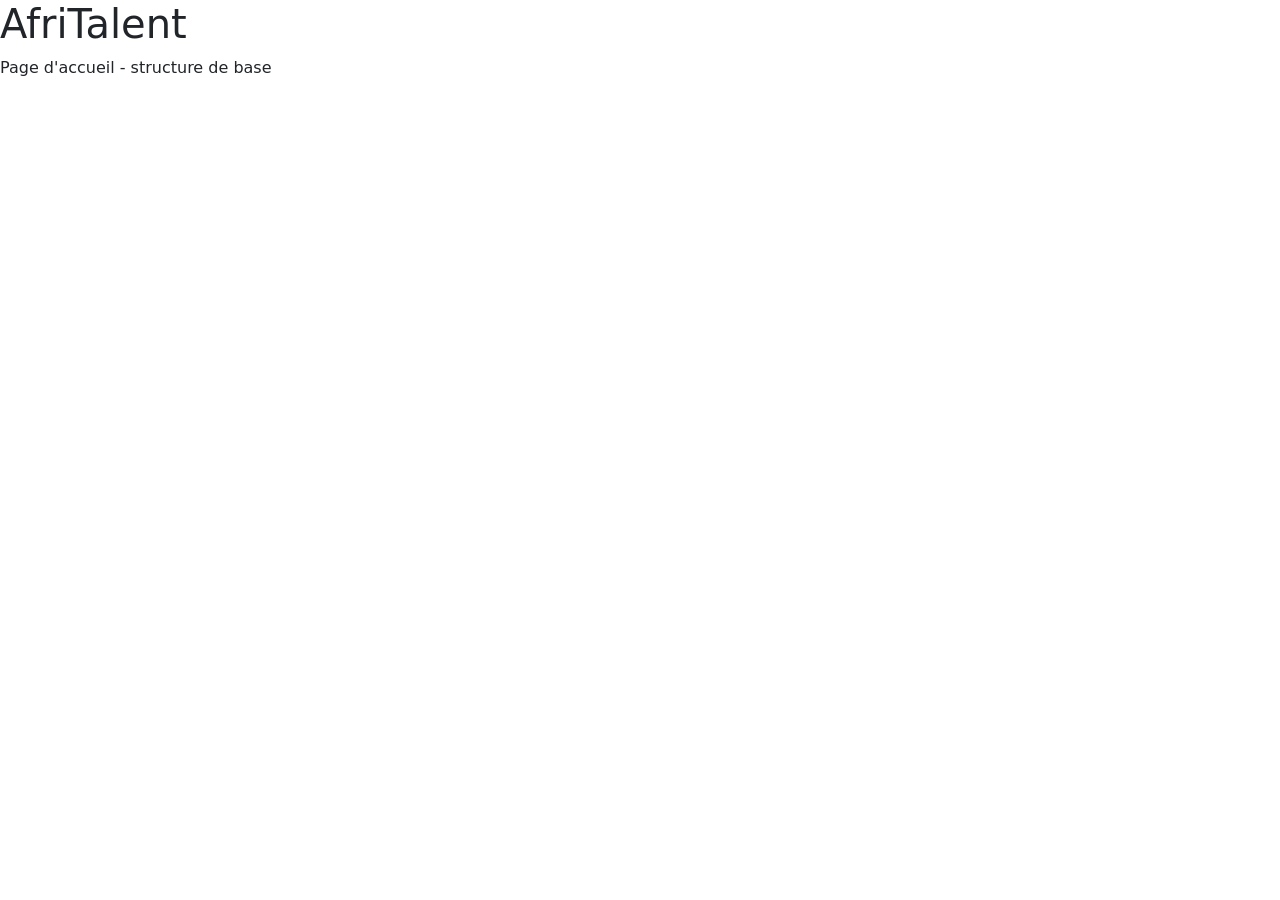
==== index.html @ d7d46dab "Init : création du dépôt, arborescence des fichiers et structure HTML de base" ====
<!DOCTYPE html>
<html lang="fr">
<head>
    <meta charset="UTF-8">
    <meta name="viewport" content="width=device-width, initial-scale=1.0">
    <title>AfriTalent - Accueil</title>
    <!-- Bootstrap 5 CSS -->
    <link href="https://cdn.jsdelivr.net/npm/bootstrap@5.3.0/dist/css/bootstrap.min.css" rel="stylesheet">
    <!-- Feuille de style personnalisée (vide pour l'instant) -->
    <link rel="stylesheet" href="css/style.css">
</head>
<body>
    <h1>AfriTalent</h1>
    <p>Page d'accueil - structure de base</p>

    <!-- Bootstrap JS (optionnel) -->
    <script src="https://cdn.jsdelivr.net/npm/bootstrap@5.3.0/dist/js/bootstrap.bundle.min.js"></script>
    <script src="js/main.js"></script>
</body>
</html>
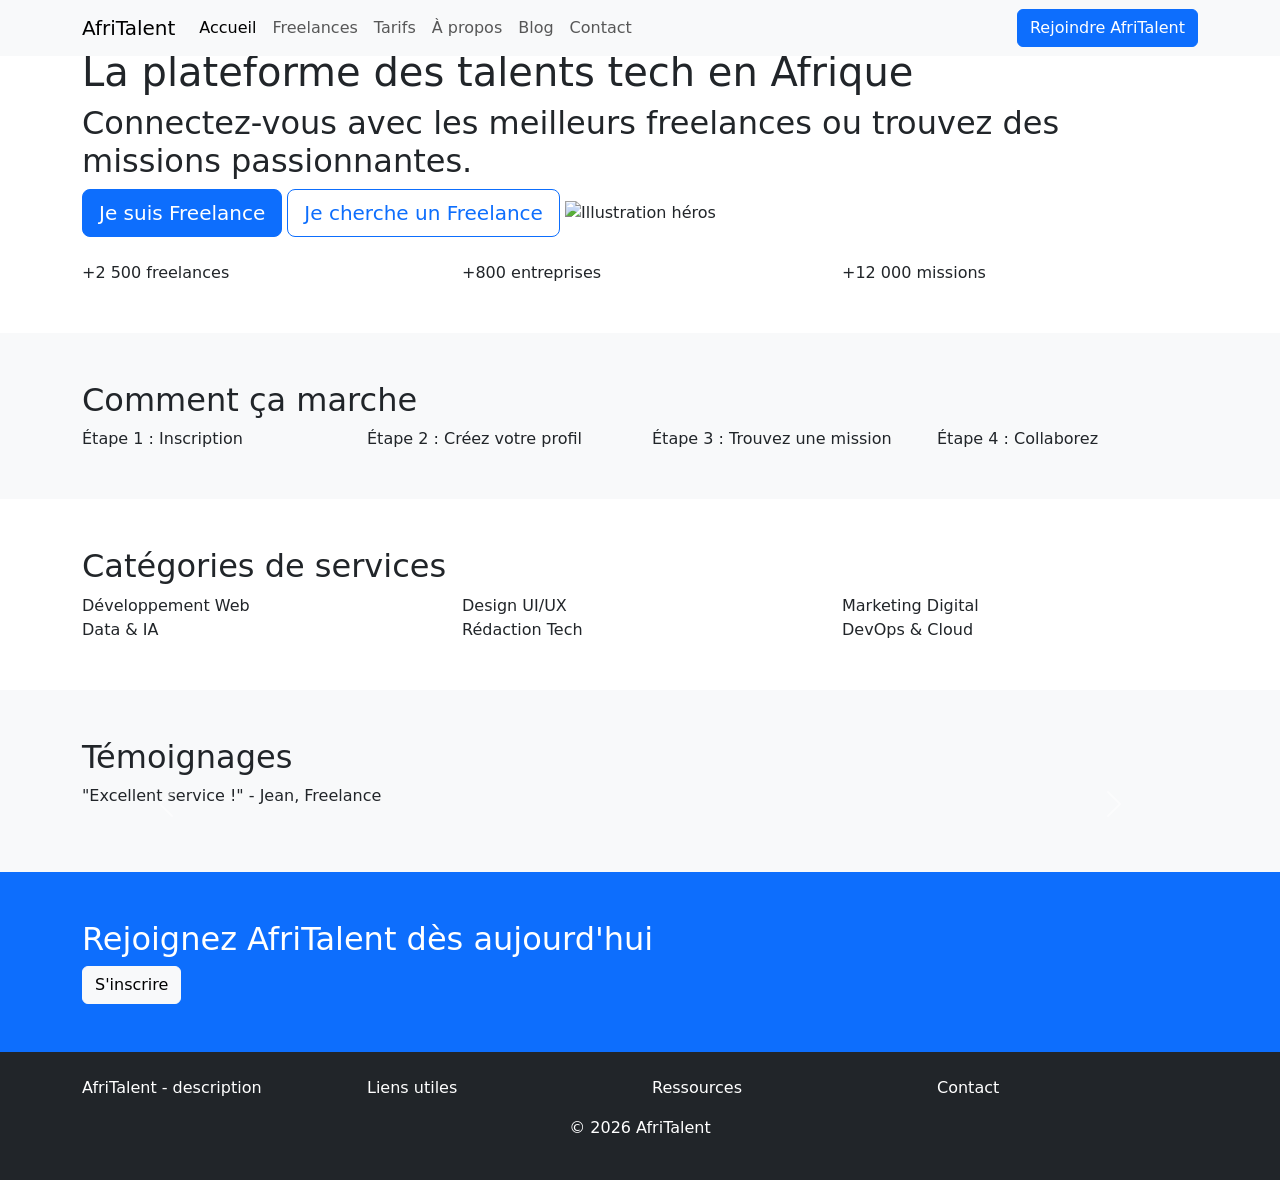
==== commit dfe5ffc3: "HTML : structure complète des 5 pages avec sections et contenu texte" ====
--- a/index.html
+++ b/index.html
@@ -10,11 +10,126 @@
     <link rel="stylesheet" href="css/style.css">
 </head>
 <body>
-    <h1>AfriTalent</h1>
-    <p>Page d'accueil - structure de base</p>
 
-    <!-- Bootstrap JS (optionnel) -->
-    <script src="https://cdn.jsdelivr.net/npm/bootstrap@5.3.0/dist/js/bootstrap.bundle.min.js"></script>
-    <script src="js/main.js"></script>
+
+<!-- NAVBAR -->
+<nav class="navbar navbar-expand-lg bg-body-tertiary fixed-top">
+    <div class="container">
+        <a class="navbar-brand" href="index.html">AfriTalent</a>
+        <button class="navbar-toggler" type="button" data-bs-toggle="collapse" data-bs-target="#navbarNav">
+            <span class="navbar-toggler-icon"></span>
+        </button>
+        <div class="collapse navbar-collapse" id="navbarNav">
+            <ul class="navbar-nav me-auto mb-2 mb-lg-0">
+                <li class="nav-item"><a class="nav-link active" href="index.html">Accueil</a></li>
+                <li class="nav-item"><a class="nav-link" href="freelances.html">Freelances</a></li>
+                <li class="nav-item"><a class="nav-link" href="tarifs.html">Tarifs</a></li>
+                <li class="nav-item"><a class="nav-link" href="about.html">À propos</a></li>
+                <li class="nav-item"><a class="nav-link" href="#blog">Blog</a></li>
+                <li class="nav-item"><a class="nav-link" href="contact.html">Contact</a></li>
+            </ul>
+            <a href="#" class="btn btn-primary">Rejoindre AfriTalent</a>
+        </div>
+    </div>
+</nav>
+
+<!-- MAIN -->
+<main>
+    <!-- Hero -->
+    <section id="hero" class="py-5">
+        <div class="container">
+            <h1>La plateforme des talents tech en Afrique</h1>
+            <h2>Connectez-vous avec les meilleurs freelances ou trouvez des missions passionnantes.</h2>
+            <a href="#" class="btn btn-lg btn-primary">Je suis Freelance</a>
+            <a href="#" class="btn btn-lg btn-outline-primary">Je cherche un Freelance</a>
+            <!-- Image d'illustration -->
+            <img src="https://via.placeholder.com/600x400" alt="Illustration héros" class="img-fluid">
+            <!-- Statistiques (texte statique) -->
+            <div class="row mt-4">
+                <div class="col">+2 500 freelances</div>
+                <div class="col">+800 entreprises</div>
+                <div class="col">+12 000 missions</div>
+            </div>
+        </div>
+    </section>
+
+    <!-- Comment ça marche -->
+    <section id="how-it-works" class="py-5 bg-light">
+        <div class="container">
+            <h2>Comment ça marche</h2>
+            <div class="row">
+                <div class="col-md-3">Étape 1 : Inscription</div>
+                <div class="col-md-3">Étape 2 : Créez votre profil</div>
+                <div class="col-md-3">Étape 3 : Trouvez une mission</div>
+                <div class="col-md-3">Étape 4 : Collaborez</div>
+            </div>
+        </div>
+    </section>
+
+    <!-- Catégories -->
+    <section id="categories" class="py-5">
+        <div class="container">
+            <h2>Catégories de services</h2>
+            <div class="row">
+                <div class="col-md-4">Développement Web</div>
+                <div class="col-md-4">Design UI/UX</div>
+                <div class="col-md-4">Marketing Digital</div>
+                <div class="col-md-4">Data & IA</div>
+                <div class="col-md-4">Rédaction Tech</div>
+                <div class="col-md-4">DevOps & Cloud</div>
+            </div>
+        </div>
+    </section>
+
+    <!-- Témoignages (carousel Bootstrap) -->
+    <section id="testimonials" class="py-5 bg-light">
+        <div class="container">
+            <h2>Témoignages</h2>
+            <div id="carouselTestimonials" class="carousel slide" data-bs-ride="carousel">
+                <div class="carousel-inner">
+                    <div class="carousel-item active">
+                        <p>"Excellent service !" - Jean, Freelance</p>
+                    </div>
+                    <div class="carousel-item">
+                        <p>"J'ai trouvé le développeur parfait." - Marie, Entreprise</p>
+                    </div>
+                    <div class="carousel-item">
+                        <p>"Plateforme très intuitive." - Paul, Freelance</p>
+                    </div>
+                </div>
+                <button class="carousel-control-prev" type="button" data-bs-target="#carouselTestimonials" data-bs-slide="prev">
+                    <span class="carousel-control-prev-icon"></span>
+                </button>
+                <button class="carousel-control-next" type="button" data-bs-target="#carouselTestimonials" data-bs-slide="next">
+                    <span class="carousel-control-next-icon"></span>
+                </button>
+            </div>
+        </div>
+    </section>
+
+    <!-- CTA -->
+    <section id="cta" class="py-5 text-white bg-primary">
+        <div class="container">
+            <h2>Rejoignez AfriTalent dès aujourd'hui</h2>
+            <a href="#" class="btn btn-light">S'inscrire</a>
+        </div>
+    </section>
+</main>
+
+<!-- FOOTER -->
+<footer class="py-4 bg-dark text-white">
+    <div class="container">
+        <div class="row">
+            <div class="col-md-3">AfriTalent - description</div>
+            <div class="col-md-3">Liens utiles</div>
+            <div class="col-md-3">Ressources</div>
+            <div class="col-md-3">Contact</div>
+        </div>
+        <p class="text-center mt-3">&copy; 2026 AfriTalent</p>
+    </div>
+</footer>
+
+<script src="https://cdn.jsdelivr.net/npm/bootstrap@5.3.0/dist/js/bootstrap.bundle.min.js"></script>
+<script src="js/main.js"></script>
 </body>
 </html>
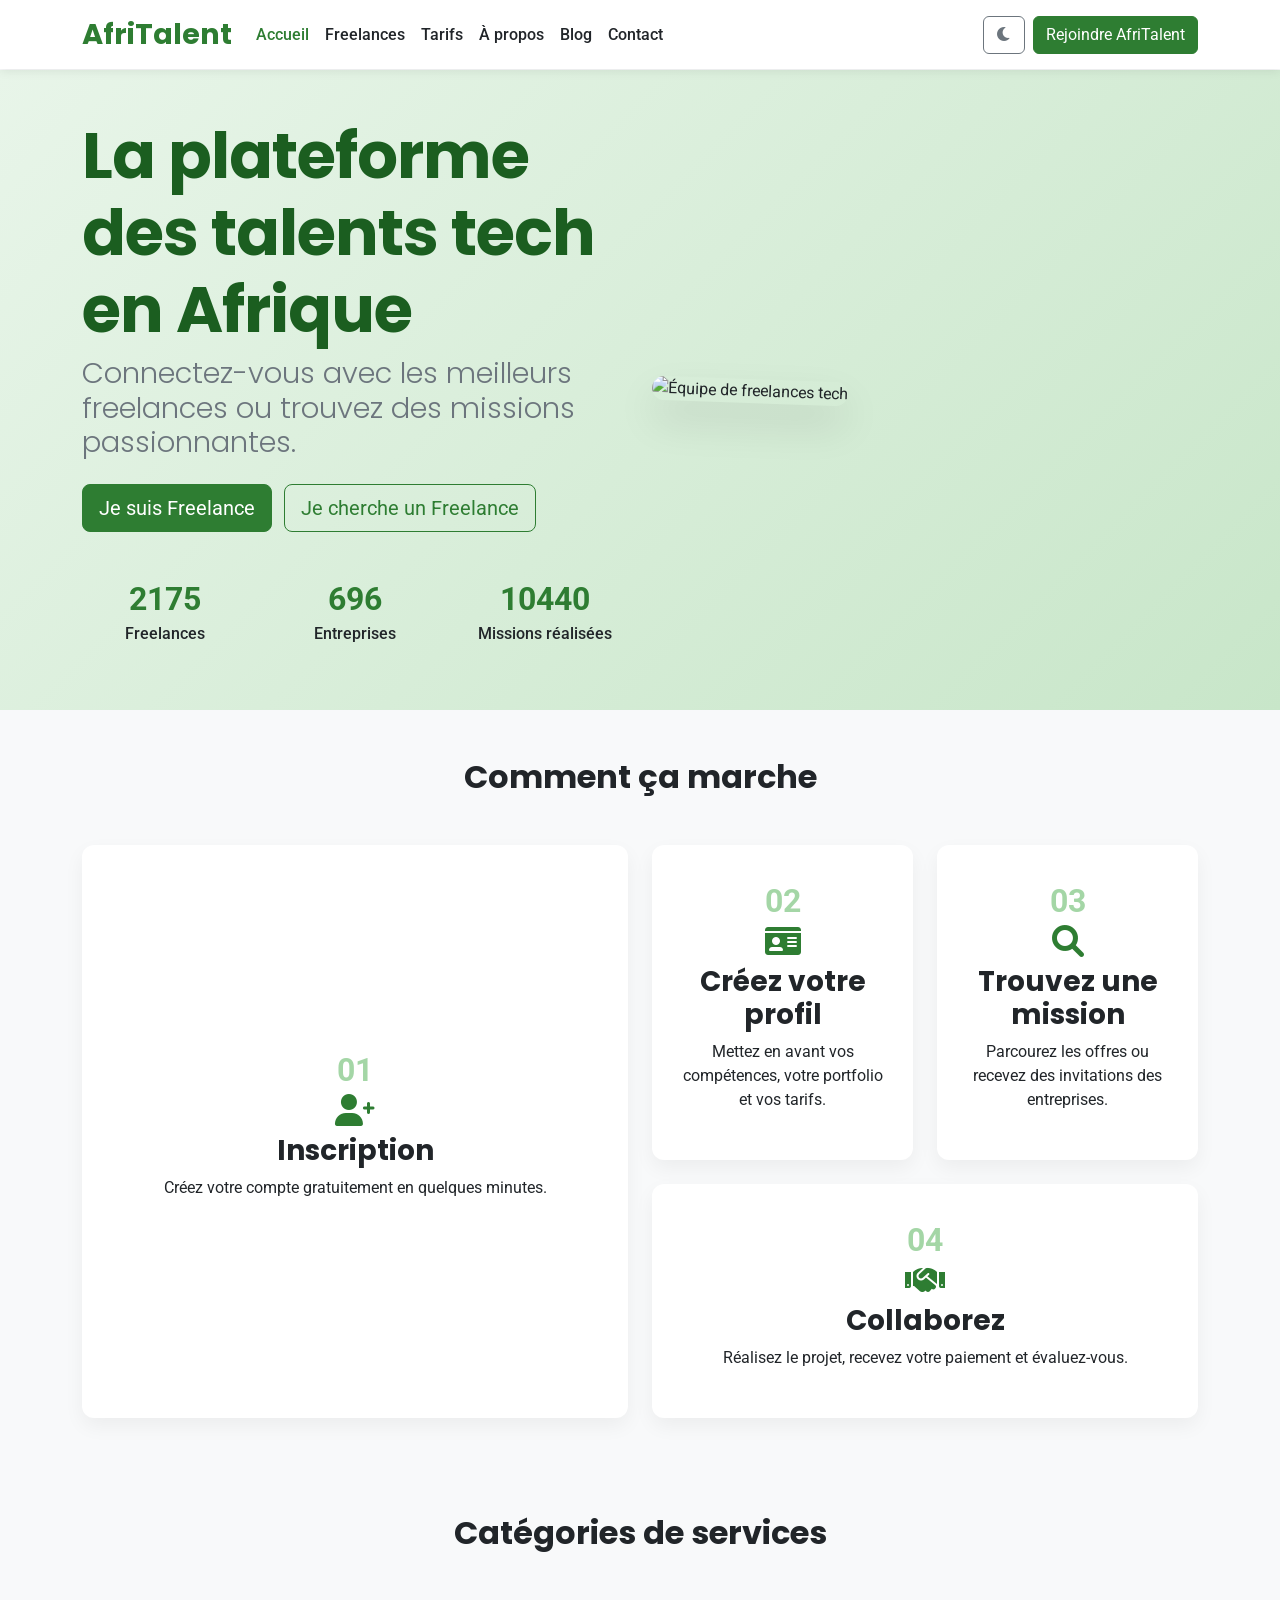
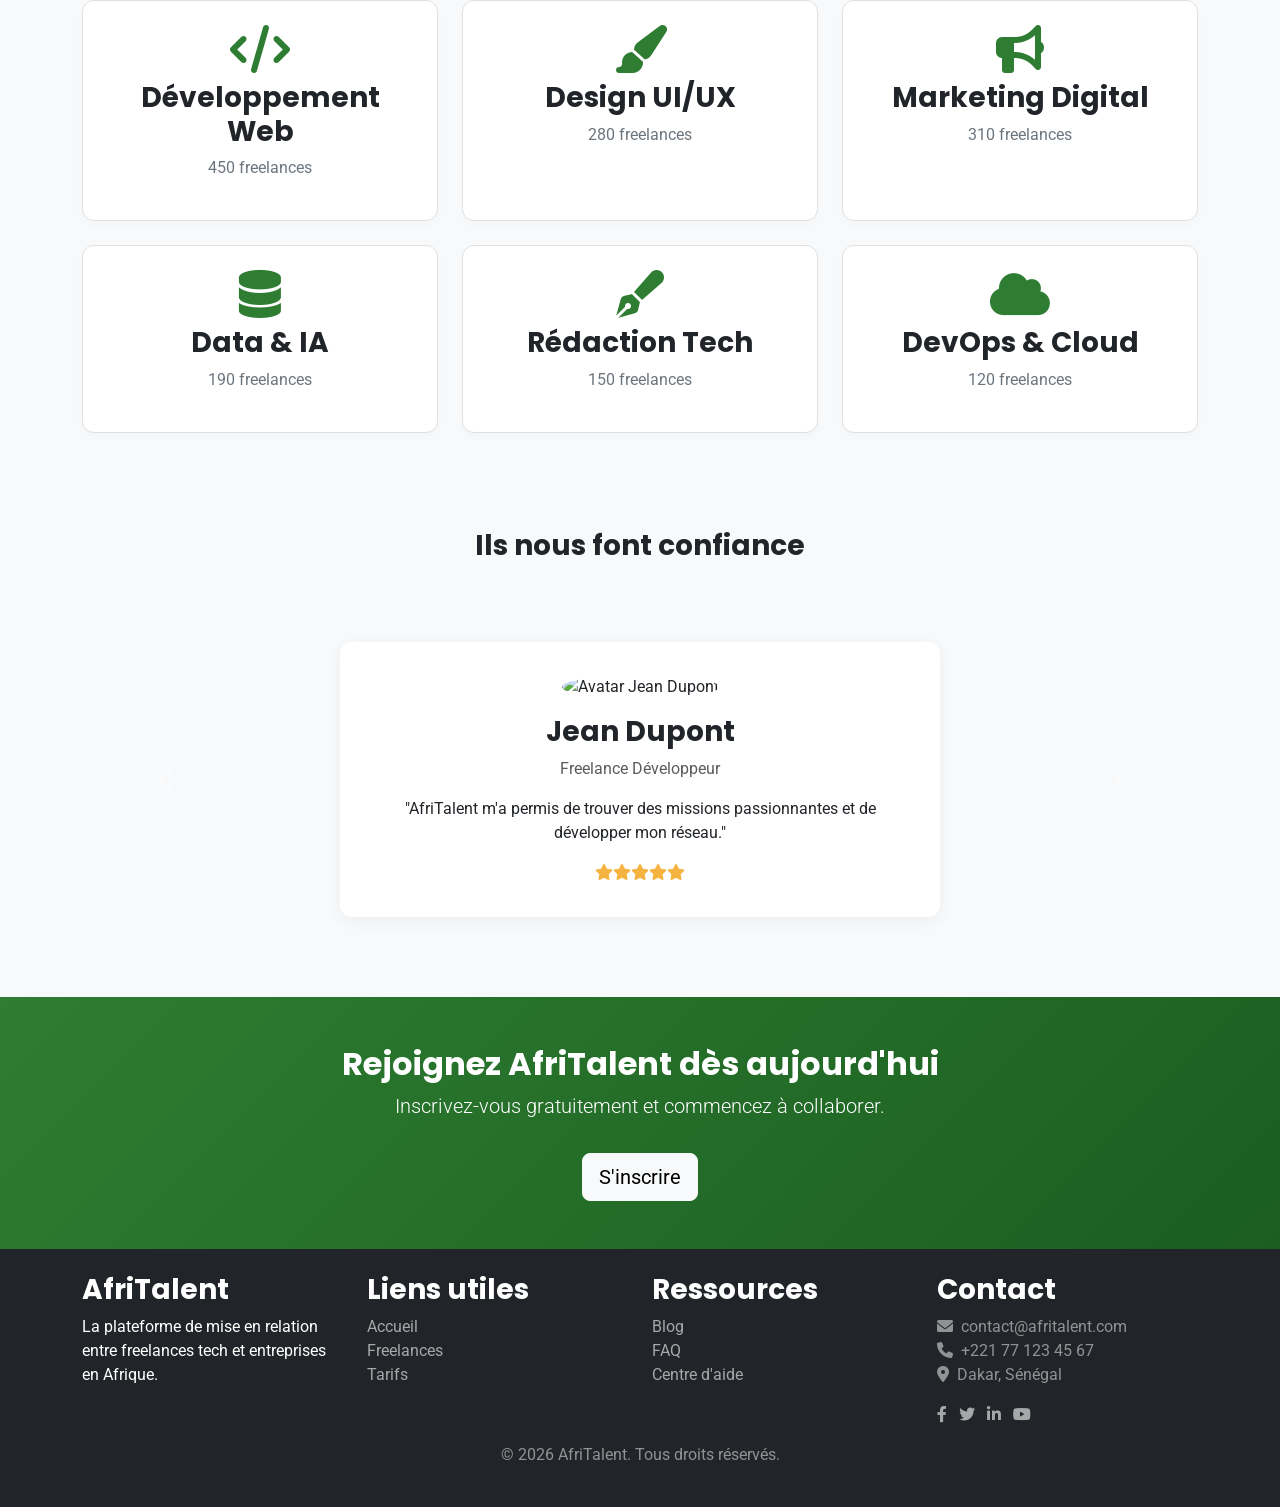
==== commit 8f4ac4c2: "Finalisation : corrections responsive, optimisation du code et commentaires" ====
--- a/index.html
+++ b/index.html
@@ -1,135 +1,280 @@
 <!DOCTYPE html>
-<html lang="fr">
+<html lang="fr" data-bs-theme="light">
 <head>
     <meta charset="UTF-8">
     <meta name="viewport" content="width=device-width, initial-scale=1.0">
     <title>AfriTalent - Accueil</title>
     <!-- Bootstrap 5 CSS -->
     <link href="https://cdn.jsdelivr.net/npm/bootstrap@5.3.0/dist/css/bootstrap.min.css" rel="stylesheet">
-    <!-- Feuille de style personnalisée (vide pour l'instant) -->
+    <!-- Font Awesome 6 -->
+    <link rel="stylesheet" href="https://cdnjs.cloudflare.com/ajax/libs/font-awesome/6.0.0-beta3/css/all.min.css">
+    <!-- Google Fonts -->
+    <link href="https://fonts.googleapis.com/css2?family=Poppins:wght@400;600;700&family=Roboto:wght@300;400;500&display=swap" rel="stylesheet">
+    <!-- Feuille de style personnalisée -->
     <link rel="stylesheet" href="css/style.css">
 </head>
 <body>
 
-
-<!-- NAVBAR -->
-<nav class="navbar navbar-expand-lg bg-body-tertiary fixed-top">
-    <div class="container">
-        <a class="navbar-brand" href="index.html">AfriTalent</a>
-        <button class="navbar-toggler" type="button" data-bs-toggle="collapse" data-bs-target="#navbarNav">
-            <span class="navbar-toggler-icon"></span>
-        </button>
-        <div class="collapse navbar-collapse" id="navbarNav">
-            <ul class="navbar-nav me-auto mb-2 mb-lg-0">
-                <li class="nav-item"><a class="nav-link active" href="index.html">Accueil</a></li>
-                <li class="nav-item"><a class="nav-link" href="freelances.html">Freelances</a></li>
-                <li class="nav-item"><a class="nav-link" href="tarifs.html">Tarifs</a></li>
-                <li class="nav-item"><a class="nav-link" href="about.html">À propos</a></li>
-                <li class="nav-item"><a class="nav-link" href="#blog">Blog</a></li>
-                <li class="nav-item"><a class="nav-link" href="contact.html">Contact</a></li>
-            </ul>
-            <a href="#" class="btn btn-primary">Rejoindre AfriTalent</a>
+    <!-- ===== NAVBAR ===== -->
+    <nav class="navbar navbar-expand-lg fixed-top">
+        <div class="container">
+            <a class="navbar-brand" href="index.html">AfriTalent</a>
+            <button class="navbar-toggler" type="button" data-bs-toggle="collapse" data-bs-target="#navbarNav"
+                    aria-controls="navbarNav" aria-expanded="false" aria-label="Basculer la navigation">
+                <span class="navbar-toggler-icon"></span>
+            </button>
+            <div class="collapse navbar-collapse" id="navbarNav">
+                <ul class="navbar-nav me-auto mb-2 mb-lg-0">
+                    <li class="nav-item"><a class="nav-link active" aria-current="page" href="index.html">Accueil</a></li>
+                    <li class="nav-item"><a class="nav-link" href="freelances.html">Freelances</a></li>
+                    <li class="nav-item"><a class="nav-link" href="tarifs.html">Tarifs</a></li>
+                    <li class="nav-item"><a class="nav-link" href="about.html">À propos</a></li>
+                    <li class="nav-item"><a class="nav-link" href="#blog">Blog</a></li>
+                    <li class="nav-item"><a class="nav-link" href="contact.html">Contact</a></li>
+                </ul>
+                <div class="d-flex align-items-center">
+                    <button id="theme-toggle" class="btn btn-outline-secondary me-2" aria-label="Changer de thème">
+                        <i class="fas fa-moon"></i>
+                    </button>
+                    <a href="#" class="btn btn-primary">Rejoindre AfriTalent</a>
+                </div>
+            </div>
         </div>
-    </div>
-</nav>
-
-<!-- MAIN -->
-<main>
-    <!-- Hero -->
-    <section id="hero" class="py-5">
+    </nav>
+
+    <!-- ===== MAIN ===== -->
+    <main>
+        <!-- ===== HERO ===== -->
+        <section id="hero" class="fade-section">
+            <div class="container">
+                <div class="row align-items-center">
+                    <div class="col-lg-6">
+                        <h1>La plateforme des talents tech en Afrique</h1>
+                        <h2>Connectez-vous avec les meilleurs freelances ou trouvez des missions passionnantes.</h2>
+                        <div class="mt-4">
+                            <a href="#" class="btn btn-primary btn-lg me-2">Je suis Freelance</a>
+                            <a href="#" class="btn btn-outline-primary btn-lg">Je cherche un Freelance</a>
+                        </div>
+                        <!-- Statistiques animées -->
+                        <div class="row mt-5 stats">
+                            <div class="col-4 text-center">
+                                <span class="counter h2" data-target="2500">0</span>
+                                <p>Freelances</p>
+                            </div>
+                            <div class="col-4 text-center">
+                                <span class="counter h2" data-target="800">0</span>
+                                <p>Entreprises</p>
+                            </div>
+                            <div class="col-4 text-center">
+                                <span class="counter h2" data-target="12000">0</span>
+                                <p>Missions réalisées</p>
+                            </div>
+                        </div>
+                    </div>
+                    <div class="col-lg-6">
+                        <img src="https://images.unsplash.com/photo-1522071820081-009f0129c71c?w=600&h=400&fit=crop&crop=center"
+                             alt="Équipe de freelances tech" class="img-fluid hero-image">
+                    </div>
+                </div>
+            </div>
+        </section>
+
+        <!-- ===== COMMENT ÇA MARCHE (Bento Grid) ===== -->
+        <section id="how-it-works" class="py-5 bg-light fade-section">
+            <div class="container">
+                <h2 class="text-center mb-5">Comment ça marche</h2>
+                <div class="bento-grid">
+                    <div class="bento-card">
+                        <span class="step-number">01</span>
+                        <i class="fas fa-user-plus fa-2x mb-2"></i>
+                        <h3>Inscription</h3>
+                        <p>Créez votre compte gratuitement en quelques minutes.</p>
+                    </div>
+                    <div class="bento-card">
+                        <span class="step-number">02</span>
+                        <i class="fas fa-id-card fa-2x mb-2"></i>
+                        <h3>Créez votre profil</h3>
+                        <p>Mettez en avant vos compétences, votre portfolio et vos tarifs.</p>
+                    </div>
+                    <div class="bento-card">
+                        <span class="step-number">03</span>
+                        <i class="fas fa-search fa-2x mb-2"></i>
+                        <h3>Trouvez une mission</h3 >
+                        <p>Parcourez les offres ou recevez des invitations des entreprises.</p>
+                    </div>
+                    <div class="bento-card">
+                        <span class="step-number">04</span>
+                        <i class="fas fa-handshake fa-2x mb-2"></i>
+                        <h3>Collaborez</h3>
+                        <p>Réalisez le projet, recevez votre paiement et évaluez-vous.</p>
+                    </div>
+                </div>
+            </div>
+        </section>
+
+        <!-- ===== CATÉGORIES DE SERVICES ===== -->
+        <section id="categories" class="py-5 fade-section">
+            <div class="container">
+                <h2 class="text-center mb-5">Catégories de services</h2>
+                <div class="row g-4">
+                    <div class="col-md-4 col-lg-4">
+                        <div class="category-card">
+                            <i class="fas fa-code"></i>
+                            <h3>Développement Web</h3>
+                            <p>450 freelances</p>
+                        </div>
+                    </div>
+                    <div class="col-md-4 col-lg-4">
+                        <div class="category-card">
+                            <i class="fas fa-paint-brush"></i>
+                            <h3>Design UI/UX</h3>
+                            <p>280 freelances</p>
+                        </div>
+                    </div>
+                    <div class="col-md-4 col-lg-4">
+                        <div class="category-card">
+                            <i class="fas fa-bullhorn"></i>
+                            <h3>Marketing Digital</h3>
+                            <p>310 freelances</p>
+                        </div>
+                    </div>
+                    <div class="col-md-4 col-lg-4">
+                        <div class="category-card">
+                            <i class="fas fa-database"></i>
+                            <h3>Data & IA</h3>
+                            <p>190 freelances</p>
+                        </div>
+                    </div>
+                    <div class="col-md-4 col-lg-4">
+                        <div class="category-card">
+                            <i class="fas fa-pen-fancy"></i>
+                            <h3>Rédaction Tech</h3>
+                            <p>150 freelances</p>
+                        </div>
+                    </div>
+                    <div class="col-md-4 col-lg-4">
+                        <div class="category-card">
+                            <i class="fas fa-cloud"></i>
+                            <h3>DevOps & Cloud</h3>
+                            <p>120 freelances</p>
+                        </div>
+                    </div>
+                </div>
+            </div>
+        </section>
+
+        <!-- ===== TÉMOIGNAGES (Carousel Bootstrap) ===== -->
+        <section id="testimonials" class="py-5 bg-light fade-section">
+            <div class="container">
+                <h3 class="text-center mb-5">Ils nous font confiance</h3>
+                <div id="carouselTestimonials" class="carousel slide" data-bs-ride="carousel">
+                    <div class="carousel-inner">
+                        <div class="carousel-item active">
+                            <div class="testimonial-card text-center mx-auto" style="max-width:600px;">
+                                <img src="https://randomuser.me/api/portraits/men/32.jpg" alt="Avatar Jean Dupont" class="rounded-circle img-fluid" style="width:80px;">
+                                <h3 class="mt-3">Jean Dupont</h3>
+                                <p class="text-muted">Freelance Développeur</p>
+                                <p>"AfriTalent m'a permis de trouver des missions passionnantes et de développer mon réseau."</p>
+                                <div class="stars">
+                                    <i class="fas fa-star"></i><i class="fas fa-star"></i><i class="fas fa-star"></i><i class="fas fa-star"></i><i class="fas fa-star"></i>
+                                </div>
+                            </div>
+                        </div>
+                        <div class="carousel-item">
+                            <div class="testimonial-card text-center mx-auto" style="max-width:600px;">
+                                <img src="https://randomuser.me/api/portraits/women/68.jpg" alt="Avatar Marie Kone" class="rounded-circle img-fluid" style="width:80px;">
+                                <h3 class="mt-3">Marie Kone</h3>
+                                <p class="text-muted">CEO, Startup Digitale</p>
+                                <p>"Nous avons trouvé des talents exceptionnels pour nos projets grâce à cette plateforme."</p>
+                                <div class="stars">
+                                    <i class="fas fa-star"></i><i class="fas fa-star"></i><i class="fas fa-star"></i><i class="fas fa-star"></i><i class="fas fa-star"></i>
+                                </div>
+                            </div>
+                        </div>
+                        <div class="carousel-item">
+                            <div class="testimonial-card text-center mx-auto" style="max-width:600px;">
+                                <img src="https://randomuser.me/api/portraits/men/45.jpg" alt="Avatar Paul Amah" class="rounded-circle img-fluid" style="width:80px;">
+                                <h3 class="mt-3">Paul Amah</h3>
+                                <p class="text-muted">Designer UX/UI</p>
+                                <p>"La mise en relation est fluide et l'ambiance communautaire est un vrai plus."</p>
+                                <div class="stars">
+                                    <i class="fas fa-star"></i><i class="fas fa-star"></i><i class="fas fa-star"></i><i class="fas fa-star"></i><i class="fas fa-star-half-alt"></i>
+                                </div>
+                            </div>
+                        </div>
+                    </div>
+                    <button class="carousel-control-prev" type="button" data-bs-target="#carouselTestimonials" data-bs-slide="prev">
+                        <span class="carousel-control-prev-icon" aria-hidden="true"></span>
+                        <span class="visually-hidden">Précédent</span>
+                    </button>
+                    <button class="carousel-control-next" type="button" data-bs-target="#carouselTestimonials" data-bs-slide="next">
+                        <span class="carousel-control-next-icon" aria-hidden="true"></span>
+                        <span class="visually-hidden">Suivant</span>
+                    </button>
+                </div>
+            </div>
+        </section>
+
+        <!-- ===== CTA ===== -->
+        <section id="cta" class="py-5 text-white bg-primary fade-section">
+            <div class="container text-center">
+                <h2>Rejoignez AfriTalent dès aujourd'hui</h2>
+                <p class="lead">Inscrivez-vous gratuitement et commencez à collaborer.</p>
+                <a href="#" class="btn btn-light btn-lg mt-3">S'inscrire</a>
+            </div>
+        </section>
+    </main>
+
+    <!-- ===== FOOTER ===== -->
+    <footer class="py-4 bg-dark text-white">
         <div class="container">
-            <h1>La plateforme des talents tech en Afrique</h1>
-            <h2>Connectez-vous avec les meilleurs freelances ou trouvez des missions passionnantes.</h2>
-            <a href="#" class="btn btn-lg btn-primary">Je suis Freelance</a>
-            <a href="#" class="btn btn-lg btn-outline-primary">Je cherche un Freelance</a>
-            <!-- Image d'illustration -->
-            <img src="https://via.placeholder.com/600x400" alt="Illustration héros" class="img-fluid">
-            <!-- Statistiques (texte statique) -->
-            <div class="row mt-4">
-                <div class="col">+2 500 freelances</div>
-                <div class="col">+800 entreprises</div>
-                <div class="col">+12 000 missions</div>
-            </div>
+            <div class="row">
+                <div class="col-md-3">
+                    <h3>AfriTalent</h3>
+                    <p>La plateforme de mise en relation entre freelances tech et entreprises en Afrique.</p>
+                </div>
+                <div class="col-md-3">
+                    <h3>Liens utiles</h3>
+                    <ul class="list-unstyled">
+                        <li><a href="index.html" class="text-white-50">Accueil</a></li>
+                        <li><a href="freelances.html" class="text-white-50">Freelances</a></li>
+                        <li><a href="tarifs.html" class="text-white-50">Tarifs</a></li>
+                    </ul>
+                </div>
+                <div class="col-md-3">
+                    <h3>Ressources</h3>
+                    <ul class="list-unstyled">
+                        <li><a href="#" class="text-white-50">Blog</a></li>
+                        <li><a href="#" class="text-white-50">FAQ</a></li>
+                        <li><a href="#" class="text-white-50">Centre d'aide</a></li>
+                    </ul>
+                </div>
+                <div class="col-md-3">
+                    <h3>Contact</h3>
+                    <address class="text-white-50">
+                        <i class="fas fa-envelope me-2"></i>contact@afritalent.com<br>
+                        <i class="fas fa-phone me-2"></i>+221 77 123 45 67<br>
+                        <i class="fas fa-map-marker-alt me-2"></i>Dakar, Sénégal
+                    </address>
+                    <div>
+                        <a href="#" class="text-white-50 me-2" aria-label="Facebook"><i class="fab fa-facebook-f"></i></a>
+                        <a href="#" class="text-white-50 me-2" aria-label="Twitter"><i class="fab fa-twitter"></i></a>
+                        <a href="#" class="text-white-50 me-2" aria-label="LinkedIn"><i class="fab fa-linkedin-in"></i></a>
+                        <a href="#" class="text-white-50" aria-label="YouTube"><i class="fab fa-youtube"></i></a>
+                    </div>
+                </div>
+            </div>
+            <p class="text-center mt-3 text-white-50" id="copyright">&copy; 2026 AfriTalent. Tous droits réservés.</p>
         </div>
-    </section>
-
-    <!-- Comment ça marche -->
-    <section id="how-it-works" class="py-5 bg-light">
-        <div class="container">
-            <h2>Comment ça marche</h2>
-            <div class="row">
-                <div class="col-md-3">Étape 1 : Inscription</div>
-                <div class="col-md-3">Étape 2 : Créez votre profil</div>
-                <div class="col-md-3">Étape 3 : Trouvez une mission</div>
-                <div class="col-md-3">Étape 4 : Collaborez</div>
-            </div>
-        </div>
-    </section>
-
-    <!-- Catégories -->
-    <section id="categories" class="py-5">
-        <div class="container">
-            <h2>Catégories de services</h2>
-            <div class="row">
-                <div class="col-md-4">Développement Web</div>
-                <div class="col-md-4">Design UI/UX</div>
-                <div class="col-md-4">Marketing Digital</div>
-                <div class="col-md-4">Data & IA</div>
-                <div class="col-md-4">Rédaction Tech</div>
-                <div class="col-md-4">DevOps & Cloud</div>
-            </div>
-        </div>
-    </section>
-
-    <!-- Témoignages (carousel Bootstrap) -->
-    <section id="testimonials" class="py-5 bg-light">
-        <div class="container">
-            <h2>Témoignages</h2>
-            <div id="carouselTestimonials" class="carousel slide" data-bs-ride="carousel">
-                <div class="carousel-inner">
-                    <div class="carousel-item active">
-                        <p>"Excellent service !" - Jean, Freelance</p>
-                    </div>
-                    <div class="carousel-item">
-                        <p>"J'ai trouvé le développeur parfait." - Marie, Entreprise</p>
-                    </div>
-                    <div class="carousel-item">
-                        <p>"Plateforme très intuitive." - Paul, Freelance</p>
-                    </div>
-                </div>
-                <button class="carousel-control-prev" type="button" data-bs-target="#carouselTestimonials" data-bs-slide="prev">
-                    <span class="carousel-control-prev-icon"></span>
-                </button>
-                <button class="carousel-control-next" type="button" data-bs-target="#carouselTestimonials" data-bs-slide="next">
-                    <span class="carousel-control-next-icon"></span>
-                </button>
-            </div>
-        </div>
-    </section>
-
-    <!-- CTA -->
-    <section id="cta" class="py-5 text-white bg-primary">
-        <div class="container">
-            <h2>Rejoignez AfriTalent dès aujourd'hui</h2>
-            <a href="#" class="btn btn-light">S'inscrire</a>
-        </div>
-    </section>
-</main>
-
-<!-- FOOTER -->
-<footer class="py-4 bg-dark text-white">
-    <div class="container">
-        <div class="row">
-            <div class="col-md-3">AfriTalent - description</div>
-            <div class="col-md-3">Liens utiles</div>
-            <div class="col-md-3">Ressources</div>
-            <div class="col-md-3">Contact</div>
-        </div>
-        <p class="text-center mt-3">&copy; 2026 AfriTalent</p>
-    </div>
-</footer>
-
-<script src="https://cdn.jsdelivr.net/npm/bootstrap@5.3.0/dist/js/bootstrap.bundle.min.js"></script>
-<script src="js/main.js"></script>
+    </footer>
+
+    <!-- ===== BOUTON RETOUR EN HAUT ===== -->
+    <button id="back-to-top" class="btn btn-primary" aria-label="Retour en haut">
+        <i class="fas fa-arrow-up"></i>
+    </button>
+
+    <!-- Scripts -->
+    <script src="https://cdn.jsdelivr.net/npm/bootstrap@5.3.0/dist/js/bootstrap.bundle.min.js"></script>
+    <script src="js/main.js"></script>
 </body>
 </html>
--- a/css/style.css
+++ b/css/style.css
@@ -0,0 +1,376 @@
+/* ===== VARIABLES CSS (thème vert/blanc) ===== */
+:root {
+    --primary-color: #2e7d32;       /* Vert foncé */
+    --primary-light: #4caf50;       /* Vert moyen */
+    --primary-lighter: #81c784;     /* Vert clair */
+    --primary-dark: #1b5e20;        /* Vert très foncé */
+    --secondary-color: #6c757d;     /* Gris */
+    --accent-color: #ff6b35;        /* Orange (pour contraste) */
+    --bg-light: #f8f9fa;            /* Fond clair */
+    --bg-white: #ffffff;            /* Blanc pur */
+    --text-dark: #212529;           /* Texte sombre */
+    --text-light: #ffffff;          /* Texte blanc */
+    --font-title: 'Poppins', sans-serif;
+    --font-body: 'Roboto', sans-serif;
+    --spacing-sm: 0.5rem;
+    --spacing-md: 1rem;
+    --spacing-lg: 2rem;
+    --shadow-nav: 0 2px 10px rgba(0, 0, 0, 0.08);
+    --border-radius: 12px;
+    --card-bg: #ffffff;
+    --body-bg: #f8f9fa;
+    --text-muted: #6c757d;
+}
+
+/* ===== RESET & BASE ===== */
+* {
+    margin: 0;
+    padding: 0;
+    box-sizing: border-box;
+}
+
+body {
+    font-family: var(--font-body);
+    color: var(--text-dark);
+    background-color: var(--body-bg);
+    padding-top: 70px; /* pour la navbar fixe */
+    transition: background-color 0.3s ease, color 0.3s ease;
+}
+
+h1, h2, h3, h4, h5, h6 {
+    font-family: var(--font-title);
+    font-weight: 700;
+}
+
+a {
+    text-decoration: none;
+    color: var(--primary-color);
+}
+
+img {
+    max-width: 100%;
+    height: auto;
+}
+
+/* ===== NAVBAR ===== */
+.navbar {
+    background-color: rgba(255, 255, 255, 0.96) !important;
+    box-shadow: var(--shadow-nav);
+    transition: all 0.3s ease;
+}
+.navbar-brand {
+    font-family: var(--font-title);
+    font-weight: 700;
+    font-size: 1.8rem;
+    color: var(--primary-color) !important;
+}
+.nav-link {
+    font-weight: 500;
+    color: var(--text-dark) !important;
+    transition: color 0.2s;
+}
+.nav-link:hover,
+.nav-link.active {
+    color: var(--primary-color) !important;
+}
+.btn-primary {
+    background-color: var(--primary-color);
+    border-color: var(--primary-color);
+    color: #fff;
+}
+.btn-primary:hover {
+    background-color: var(--primary-dark);
+    border-color: var(--primary-dark);
+}
+.btn-outline-primary {
+    color: var(--primary-color);
+    border-color: var(--primary-color);
+}
+.btn-outline-primary:hover {
+    background-color: var(--primary-color);
+    color: #fff;
+}
+
+/* ===== HERO ===== */
+#hero {
+    display: flex;
+    align-items: center;
+    min-height: 70vh;
+    background: linear-gradient(135deg, #e8f5e9, #c8e6c9);
+    padding: 3rem 0;
+}
+#hero h1 {
+    font-size: 4rem;
+    font-weight: 700;
+    letter-spacing: -1px;
+    color: var(--primary-dark);
+}
+#hero h2 {
+    font-size: 1.8rem;
+    font-weight: 300;
+    color: var(--secondary-color);
+}
+.hero-image {
+    border-radius: var(--border-radius);
+    box-shadow: 0 20px 40px rgba(0, 0, 0, 0.1);
+    transform: rotate(2deg);
+    transition: transform 0.3s ease;
+}
+.hero-image:hover {
+    transform: rotate(0deg);
+}
+.stats .counter {
+    font-weight: 700;
+    color: var(--primary-color);
+}
+.stats p {
+    margin-top: 0.25rem;
+    font-weight: 500;
+}
+
+/* ===== BENTO GRID ===== */
+.bento-grid {
+    display: grid;
+    grid-template-columns: repeat(4, 1fr);
+    grid-auto-rows: minmax(150px, auto);
+    gap: 1.5rem;
+}
+.bento-card {
+    background: var(--card-bg);
+    border-radius: var(--border-radius);
+    padding: 2rem 1.5rem;
+    box-shadow: 0 8px 20px rgba(0, 0, 0, 0.05);
+    transition: transform 0.3s ease, box-shadow 0.3s ease;
+    display: flex;
+    flex-direction: column;
+    justify-content: center;
+    align-items: center;
+    text-align: center;
+}
+.bento-card:hover {
+    transform: translateY(-10px);
+    box-shadow: 0 20px 40px rgba(0, 0, 0, 0.08);
+}
+.bento-card .step-number {
+    font-size: 2rem;
+    font-weight: 700;
+    color: var(--primary-light);
+    opacity: 0.5;
+}
+.bento-card i {
+    color: var(--primary-color);
+}
+.bento-card:nth-child(1) { grid-column: span 2; grid-row: span 2; }
+.bento-card:nth-child(2) { grid-column: span 1; grid-row: span 1; }
+.bento-card:nth-child(3) { grid-column: span 1; grid-row: span 1; }
+.bento-card:nth-child(4) { grid-column: span 2; grid-row: span 1; }
+
+/* ===== CATÉGORIES ===== */
+.category-card {
+    background: var(--card-bg);
+    border-radius: var(--border-radius);
+    padding: 1.5rem;
+    text-align: center;
+    transition: all 0.3s ease;
+    border: 1px solid #e0e0e0;
+    box-shadow: 0 4px 10px rgba(0, 0, 0, 0.02);
+    height: 100%;
+}
+.category-card:hover {
+    transform: scale(1.03) translateY(-5px);
+    box-shadow: 0 15px 30px rgba(46, 125, 50, 0.15);
+    border-color: var(--primary-color);
+}
+.category-card i {
+    font-size: 3rem;
+    color: var(--primary-color);
+    margin-bottom: 0.5rem;
+}
+.category-card h5 {
+    font-weight: 600;
+}
+.category-card p {
+    color: var(--text-muted);
+}
+
+/* ===== CAROUSEL TÉMOIGNAGES ===== */
+.carousel-item {
+    padding: 2rem 0;
+}
+.testimonial-card {
+    background: var(--card-bg);
+    border-radius: var(--border-radius);
+    padding: 2rem;
+    box-shadow: 0 4px 15px rgba(0, 0, 0, 0.05);
+}
+.testimonial-card .stars {
+    color: #f5b342;
+}
+
+/* ===== CTA ===== */
+#cta {
+    background: linear-gradient(135deg, var(--primary-color), var(--primary-dark));
+}
+
+/* ===== BACK TO TOP ===== */
+#back-to-top {
+    position: fixed;
+    bottom: 20px;
+    right: 20px;
+    display: none;
+    z-index: 999;
+    border-radius: 50%;
+    width: 50px;
+    height: 50px;
+    padding: 0;
+    line-height: 50px;
+    text-align: center;
+    background-color: var(--primary-color);
+    border-color: var(--primary-color);
+    color: #fff;
+}
+#back-to-top:hover {
+    background-color: var(--primary-dark);
+    border-color: var(--primary-dark);
+}
+
+/* ===== FADE-IN SECTIONS ===== */
+.fade-section {
+    opacity: 0;
+    transform: translateY(30px);
+    transition: opacity 0.8s ease, transform 0.8s ease;
+}
+.fade-visible {
+    opacity: 1;
+    transform: translateY(0);
+}
+
+/* ===== DARK MODE (adapté au vert) ===== */
+[data-bs-theme="dark"] {
+    --bg-light: #1a2a1a;
+    --body-bg: #121212;
+    --card-bg: #1e2a1e;
+    --text-dark: #e0e0e0;
+    --text-muted: #a0b0a0;
+    --primary-color: #66bb6a;
+    --primary-dark: #388e3c;
+    --primary-light: #81c784;
+    --shadow-nav: 0 2px 10px rgba(0, 0, 0, 0.5);
+}
+[data-bs-theme="dark"] body {
+    background-color: #121212;
+    color: #e0e0e0;
+}
+[data-bs-theme="dark"] .navbar {
+    background-color: #1a2a1a !important;
+    box-shadow: 0 2px 10px rgba(0, 0, 0, 0.5);
+}
+[data-bs-theme="dark"] .nav-link {
+    color: #e0e0e0 !important;
+}
+[data-bs-theme="dark"] .nav-link:hover,
+[data-bs-theme="dark"] .nav-link.active {
+    color: var(--primary-light) !important;
+}
+[data-bs-theme="dark"] #hero {
+    background: linear-gradient(135deg, #1a2a1a, #0d1a0d);
+}
+[data-bs-theme="dark"] .bento-card,
+[data-bs-theme="dark"] .category-card,
+[data-bs-theme="dark"] .testimonial-card,
+[data-bs-theme="dark"] .card {
+    background: #1e2a1e;
+    color: #e0e0e0;
+    border-color: #2a3a2a;
+}
+[data-bs-theme="dark"] .bg-light {
+    background-color: #1a2a1a !important;
+}
+[data-bs-theme="dark"] .text-muted {
+    color: #a0b0a0 !important;
+}
+[data-bs-theme="dark"] .btn-outline-primary {
+    color: var(--primary-light);
+    border-color: var(--primary-light);
+}
+[data-bs-theme="dark"] .btn-outline-primary:hover {
+    background-color: var(--primary-light);
+    color: #121212;
+}
+[data-bs-theme="dark"] .btn-primary {
+    background-color: var(--primary-color);
+    border-color: var(--primary-color);
+}
+[data-bs-theme="dark"] .btn-primary:hover {
+    background-color: var(--primary-dark);
+    border-color: var(--primary-dark);
+}
+[data-bs-theme="dark"] #cta {
+    background: linear-gradient(135deg, #1b5e20, #0d3b0d);
+}
+
+/* ===== NAVBAR SCROLLED ===== */
+.navbar-scrolled {
+    background-color: rgba(255, 255, 255, 0.98) !important;
+    box-shadow: 0 4px 20px rgba(0, 0, 0, 0.08);
+}
+[data-bs-theme="dark"] .navbar-scrolled {
+    background-color: #0d1a0d !important;
+}
+
+/* ===== FORMULAIRE DE CONTACT ===== */
+.error-message {
+    min-height: 1.5rem;
+}
+.is-invalid {
+    border-color: #dc3545 !important;
+}
+.is-valid {
+    border-color: var(--primary-color) !important;
+}
+
+/* ===== CARTES TARIFS ===== */
+.recommended {
+    border: 2px solid var(--primary-color) !important;
+    box-shadow: 0 10px 30px rgba(46, 125, 50, 0.2);
+}
+.card-header.bg-primary {
+    background-color: var(--primary-color) !important;
+}
+
+/* ===== FOOTER ===== */
+footer {
+    background-color: var(--primary-dark) !important;
+}
+footer a.text-white-50 {
+    color: rgba(255, 255, 255, 0.6) !important;
+}
+footer a.text-white-50:hover {
+    color: #fff !important;
+}
+
+/* ===== MEDIA QUERIES ===== */
+@media (max-width: 991.98px) {
+    #hero h1 { font-size: 2.8rem; }
+    #hero h2 { font-size: 1.4rem; }
+    .bento-grid {
+        grid-template-columns: 1fr 1fr;
+    }
+    .bento-card:nth-child(1) { grid-column: span 2; }
+    .bento-card:nth-child(4) { grid-column: span 2; }
+}
+
+@media (max-width: 575.98px) {
+    #hero h1 { font-size: 2rem; }
+    #hero h2 { font-size: 1.2rem; }
+    .bento-grid {
+        grid-template-columns: 1fr;
+        grid-auto-rows: auto;
+    }
+    .bento-card {
+        grid-column: span 1 !important;
+        grid-row: span 1 !important;
+    }
+    .category-card { margin-bottom: 1rem; }
+    footer .row > div { margin-bottom: 1.5rem; }
+}
